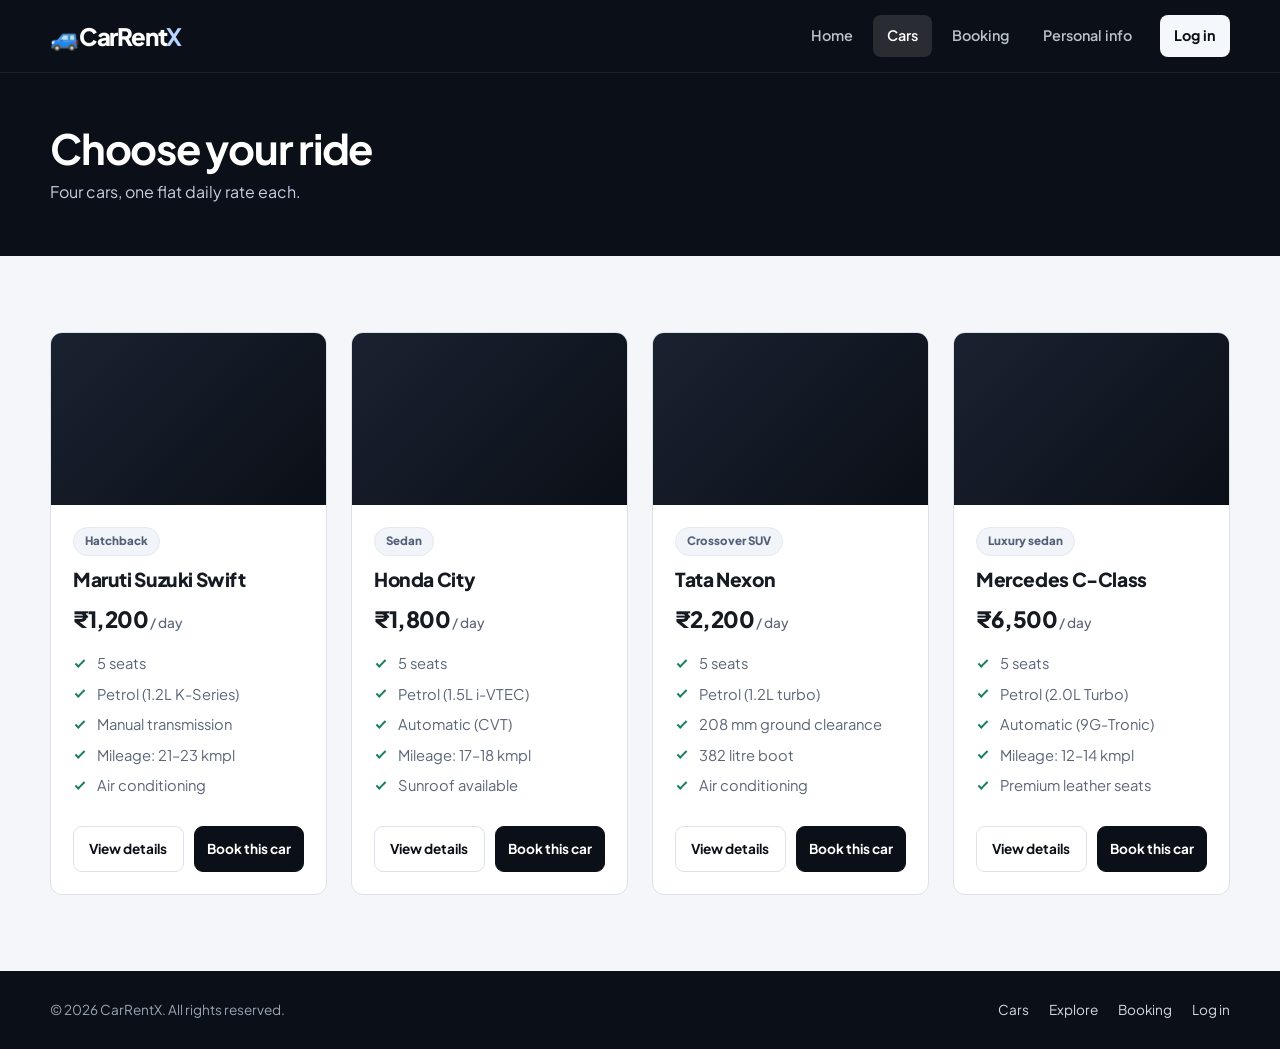
==== carselection.html @ 361a2f1b "initial commit" ====
<!DOCTYPE html>
<html lang="en">
<head>
  <meta charset="UTF-8">
  <meta name="viewport" content="width=device-width, initial-scale=1.0">
  <title>Select a car | CarRentX</title>
  <link rel="preconnect" href="https://fonts.googleapis.com">
  <link rel="preconnect" href="https://fonts.gstatic.com" crossorigin>
  <link href="https://fonts.googleapis.com/css2?family=Plus+Jakarta+Sans:wght@400;500;600;700;800&display=swap" rel="stylesheet">
  <link rel="stylesheet" href="styles.css">
  <script src="script.js" defer></script>
</head>
<body data-page="cars">

<header class="site-header">
  <div class="wrap">
    <a class="brand" href="index.html">🚙CarRent<b>X</b></a>
    <button class="nav-toggle" type="button" aria-label="Toggle menu" aria-expanded="false" aria-controls="site-nav"><span></span></button>
    <nav class="nav" id="site-nav" aria-label="Main">
      <a href="index.html">Home</a>
      <a href="carselection.html" aria-current="page">Cars</a>
      <a href="booking.html">Booking</a>
      <a href="renter-details.html">Personal info</a>
      <a class="cta" href="login.html">Log in</a>
    </nav>
  </div>
</header>

<div class="page-title"><div class="wrap"><h1>Choose your ride</h1><p>Four cars, one flat daily rate each.</p></div></div>

<main class="section">
  <div class="wrap">
    <div class="grid">
      <article class="card">
        <img src="photos/cars/swift.jpg" data-fallback="photos/Maruti-Swift-2018-Review-Specs-In-India-M8.jpg" alt="Maruti Suzuki Swift" loading="lazy">
        <div class="card-body">
          <span class="tag">Hatchback</span>
          <h3>Maruti Suzuki Swift</h3>
          <div class="price">₹1,200<small> / day</small></div>
          <ul class="specs"><li>5 seats</li><li>Petrol (1.2L K-Series)</li><li>Manual transmission</li><li>Mileage: 21–23 kmpl</li><li>Air conditioning</li></ul>
          <div class="card-actions">
            <a class="btn btn-line" href="vehicles.html">View details</a>
            <a class="btn btn-dark" href="booking.html?car=Maruti%20Suzuki%20Swift">Book this car</a>
          </div>
        </div>
      </article>
      <article class="card">
        <img src="photos/cars/honda-city.jpg" data-fallback="photos/Honda-City-Safety-Advt-web9.jpg" alt="Honda City" loading="lazy">
        <div class="card-body">
          <span class="tag">Sedan</span>
          <h3>Honda City</h3>
          <div class="price">₹1,800<small> / day</small></div>
          <ul class="specs"><li>5 seats</li><li>Petrol (1.5L i-VTEC)</li><li>Automatic (CVT)</li><li>Mileage: 17–18 kmpl</li><li>Sunroof available</li></ul>
          <div class="card-actions">
            <a class="btn btn-line" href="vehicle2.html">View details</a>
            <a class="btn btn-dark" href="booking.html?car=Honda%20City">Book this car</a>
          </div>
        </div>
      </article>
      <article class="card">
        <img src="photos/cars/tata-nexon.jpg" data-fallback="photos/tata-nexon.jpg|photos/pexels-mohit-hambiria-92377455-19992232.jpg" alt="Tata Nexon" loading="lazy">
        <div class="card-body">
          <span class="tag">Crossover SUV</span>
          <h3>Tata Nexon</h3>
          <div class="price">₹2,200<small> / day</small></div>
          <ul class="specs"><li>5 seats</li><li>Petrol (1.2L turbo)</li><li>208 mm ground clearance</li><li>382 litre boot</li><li>Air conditioning</li></ul>
          <div class="card-actions">
            <a class="btn btn-line" href="vehicle3.html">View details</a>
            <a class="btn btn-dark" href="booking.html?car=Tata%20Nexon">Book this car</a>
          </div>
        </div>
      </article>
      <article class="card">
        <img src="photos/cars/mercedes-c-class.jpg" alt="Mercedes C-Class" loading="lazy">
        <div class="card-body">
          <span class="tag">Luxury sedan</span>
          <h3>Mercedes C-Class</h3>
          <div class="price">₹6,500<small> / day</small></div>
          <ul class="specs"><li>5 seats</li><li>Petrol (2.0L Turbo)</li><li>Automatic (9G-Tronic)</li><li>Mileage: 12–14 kmpl</li><li>Premium leather seats</li></ul>
          <div class="card-actions">
            <a class="btn btn-line" href="vehicle4.html">View details</a>
            <a class="btn btn-dark" href="booking.html?car=Mercedes%20C-Class">Book this car</a>
          </div>
        </div>
      </article>
    </div>
  </div>
</main>

<footer class="site-footer">
  <div class="wrap">
    <span>&copy; 2026 CarRentX. All rights reserved.</span>
    <nav aria-label="Footer">
      <a href="carselection.html">Cars</a>
      <a href="start-exploring.html">Explore</a>
      <a href="booking.html">Booking</a>
      <a href="login.html">Log in</a>
    </nav>
  </div>
</footer>
</body>
</html>
---- styles.css ----
/* ==========================================================
   CarRentX — single stylesheet for every page
   ========================================================== */

:root {
  --ink: #0b0f17;
  --ink-2: #1a2231;
  --accent: #2f6fd8;
  --accent-dark: #2459b3;
  --accent-soft: #b7d4ff;
  --bg: #f4f6f9;
  --surface: #ffffff;
  --text: #161a21;
  --muted: #5b6577;
  --line: #dde2ea;
  --ok: #1a7f5a;
  --err: #b3261e;
  --radius: 12px;
  --header-h: 72px;
  --max: 1180px;
  --font: "Plus Jakarta Sans", system-ui, -apple-system, "Segoe UI", Roboto, sans-serif;
}

*,
*::before,
*::after { box-sizing: border-box; }

* { margin: 0; padding: 0; }

html { scroll-behavior: smooth; }

body {
  font-family: var(--font);
  background: var(--bg);
  color: var(--text);
  line-height: 1.6;
  -webkit-font-smoothing: antialiased;
}

img { display: block; max-width: 100%; }
a { color: inherit; }
ul { list-style: none; }

:focus-visible {
  outline: 3px solid var(--accent);
  outline-offset: 2px;
}

.wrap {
  width: min(var(--max), calc(100% - 48px));
  margin-inline: auto;
}

/* ---------- Header and navigation ---------- */

.site-header {
  position: sticky;
  top: 0;
  z-index: 50;
  background: var(--ink);
  color: #fff;
  border-bottom: 1px solid rgba(255, 255, 255, .07);
}

.site-header .wrap {
  min-height: var(--header-h);
  display: flex;
  align-items: center;
  justify-content: space-between;
  gap: 24px;
}

.brand {
  color: #fff;
  font-size: 1.5rem;
  font-weight: 800;
  letter-spacing: -.05em;
  text-decoration: none;
  white-space: nowrap;
}

.brand b { color: var(--accent-soft); }

.nav {
  display: flex;
  align-items: center;
  gap: 6px;
}

.nav a {
  padding: 9px 14px;
  border-radius: 8px;
  color: #b9c0cb;
  font-size: .9rem;
  font-weight: 600;
  text-decoration: none;
  transition: color .2s ease, background .2s ease;
}

.nav a:hover { color: #fff; background: rgba(255, 255, 255, .08); }
.nav a[aria-current="page"] { color: #fff; background: rgba(255, 255, 255, .12); }

.nav .cta {
  margin-left: 8px;
  background: #f4f7fb;
  color: var(--ink);
  font-weight: 700;
}

.nav .cta:hover { background: #dce9fa; color: var(--ink); }

.nav-toggle {
  display: none;
  width: 44px;
  height: 44px;
  align-items: center;
  justify-content: center;
  border: 1px solid rgba(255, 255, 255, .2);
  border-radius: 10px;
  background: transparent;
  cursor: pointer;
}

.nav-toggle span,
.nav-toggle span::before,
.nav-toggle span::after {
  display: block;
  width: 20px;
  height: 2px;
  border-radius: 2px;
  background: #fff;
  transition: transform .2s ease, background .2s ease, top .2s ease;
}

.nav-toggle span { position: relative; }

.nav-toggle span::before,
.nav-toggle span::after {
  content: "";
  position: absolute;
  left: 0;
}

.nav-toggle span::before { top: -6px; }
.nav-toggle span::after { top: 6px; }

.nav-toggle[aria-expanded="true"] span { background: transparent; }
.nav-toggle[aria-expanded="true"] span::before { top: 0; transform: rotate(45deg); }
.nav-toggle[aria-expanded="true"] span::after { top: 0; transform: rotate(-45deg); }

/* ---------- Buttons ---------- */

.btn {
  display: inline-flex;
  align-items: center;
  justify-content: center;
  padding: 13px 26px;
  border: 1.5px solid var(--accent);
  border-radius: 9px;
  background: var(--accent);
  color: #fff;
  font: inherit;
  font-size: .95rem;
  font-weight: 700;
  text-align: center;
  text-decoration: none;
  cursor: pointer;
  transition: background .2s ease, border-color .2s ease, transform .15s ease;
}

.btn:hover { background: var(--accent-dark); border-color: var(--accent-dark); }
.btn:active { transform: translateY(1px); }

.btn-block { width: 100%; }

.btn-dark { background: var(--ink); border-color: var(--ink); color: #fff; }
.btn-dark:hover { background: var(--ink-2); border-color: var(--ink-2); }

.btn-line { background: #fff; border-color: var(--line); color: var(--ink); }
.btn-line:hover { background: var(--bg); border-color: #c4ccd8; }

.btn-ghost {
  border-color: rgba(255, 255, 255, .3);
  background: rgba(255, 255, 255, .06);
  color: #fff;
}

.btn-ghost:hover { background: rgba(255, 255, 255, .15); border-color: rgba(255, 255, 255, .4); }

/* ---------- 3D hero (home page) ---------- */

.hero-3d {
  position: relative;
  isolation: isolate;
  display: flex;
  align-items: center;
  min-height: 640px;
  height: min(790px, calc(100svh - var(--header-h)));
  overflow: hidden;
  background: #030405;
  color: #fff;
}

#car-scene {
  position: absolute;
  z-index: -2;
  inset: 0;
  overflow: hidden;
  background: radial-gradient(ellipse at 75% 60%, #171d28 0%, #07090d 36%, #030405 75%);
}

#car-scene canvas { display: block; width: 100%; height: 100%; }
#car-scene.scene-unavailable canvas { display: none; }

.scene-fallback {
  position: absolute;
  inset: 0;
  background:
    radial-gradient(ellipse at 75% 72%, rgba(191, 218, 255, .15), transparent 35%),
    linear-gradient(180deg, #030405, #080b11);
}

.hero-vignette {
  position: absolute;
  z-index: -1;
  inset: 0;
  pointer-events: none;
  background:
    linear-gradient(90deg, rgba(3, 4, 6, .98) 0%, rgba(3, 4, 6, .88) 29%, rgba(3, 4, 6, .48) 48%, rgba(3, 4, 6, .06) 82%),
    linear-gradient(0deg, #030405 0%, transparent 24%, transparent 76%, rgba(3, 4, 6, .35) 100%);
}

.hero-content {
  position: relative;
  z-index: 2;
  padding-top: 30px;
  padding-bottom: 65px;
  pointer-events: none;
}

.hero-content a { pointer-events: auto; }

.hero-eyebrow {
  display: inline-flex;
  align-items: center;
  gap: 10px;
  margin-bottom: 22px;
  color: #d3d9e3;
  font-size: .68rem;
  font-weight: 800;
  letter-spacing: .2em;
}

.status-dot {
  width: 7px;
  height: 7px;
  flex-shrink: 0;
  border-radius: 50%;
  background: #f2f7ff;
  box-shadow: 0 0 9px #d9eaff, 0 0 19px #9dc8ff;
}

.hero-3d h1 {
  max-width: 640px;
  margin-bottom: 22px;
  color: #fff;
  font-size: clamp(2.6rem, 5.7vw, 4.7rem);
  font-weight: 800;
  line-height: 1.07;
  letter-spacing: -.045em;
}

.hero-content > p {
  max-width: 450px;
  margin-bottom: 30px;
  color: #b9c0cc;
  font-size: 1rem;
  line-height: 1.85;
}

.actions { display: flex; flex-wrap: wrap; gap: 13px; }

.hero-3d .btn {
  min-height: 49px;
  padding: 0 24px;
  border-color: #edf3fc;
  background: #edf3fc;
  color: #090c11;
  font-weight: 800;
}

.hero-3d .btn:hover { transform: translateY(-3px); background: #d4e5ff; border-color: #d4e5ff; }

.hero-3d .btn-ghost {
  border-color: rgba(255, 255, 255, .27);
  background: rgba(255, 255, 255, .055);
  color: #fff;
  backdrop-filter: blur(12px);
}

.hero-3d .btn-ghost:hover { background: rgba(255, 255, 255, .14); border-color: rgba(255, 255, 255, .27); }

.hero-bottom-label {
  position: absolute;
  z-index: 2;
  right: 5%;
  bottom: 24px;
  left: 5%;
  display: flex;
  justify-content: space-between;
  gap: 16px;
  color: #8d96a5;
  font-size: .6rem;
  font-weight: 700;
  letter-spacing: .15em;
  pointer-events: none;
}

/* ---------- Highlights strip ---------- */

.strip { background: #fff; border-bottom: 1px solid var(--line); }

.strip .wrap {
  display: grid;
  grid-template-columns: repeat(3, 1fr);
  gap: 30px;
  padding-block: 26px;
}

.strip strong { display: block; font-size: .95rem; font-weight: 800; }
.strip span { color: var(--muted); font-size: .88rem; }

/* ---------- Sections ---------- */

.section { padding: 76px 0; }
.section.alt { background: #fff; border-block: 1px solid var(--line); }
.section.tight { padding: 48px 0 0; }
.section.last { padding: 48px 0 76px; }
.section.tight.last { padding: 48px 0 76px; }

.section-head { margin-bottom: 30px; }

.section-head h2 {
  font-size: clamp(1.6rem, 3vw, 2.15rem);
  font-weight: 800;
  line-height: 1.2;
  letter-spacing: -.03em;
}

.section-head p { max-width: 58ch; margin-top: 8px; color: var(--muted); }

.page-title { background: var(--ink); color: #fff; padding: 52px 0; }

.page-title h1 {
  font-size: clamp(1.8rem, 4vw, 2.6rem);
  letter-spacing: -.03em;
  line-height: 1.15;
}

.page-title p { margin-top: 6px; max-width: 60ch; color: #c4cce0; }

.eyebrow {
  display: inline-block;
  margin-bottom: 10px;
  color: var(--accent-soft);
  font-size: .75rem;
  font-weight: 800;
  letter-spacing: .16em;
  text-transform: uppercase;
}

/* ---------- Cards ---------- */

.grid {
  display: grid;
  gap: 24px;
  grid-template-columns: repeat(auto-fit, minmax(260px, 1fr));
}

.card {
  display: flex;
  flex-direction: column;
  overflow: hidden;
  border: 1px solid var(--line);
  border-radius: var(--radius);
  background: var(--surface);
  color: var(--text);
  text-decoration: none;
  transition: transform .25s ease, box-shadow .25s ease, border-color .25s ease;
}

.card:hover {
  transform: translateY(-4px);
  border-color: #c3d2ea;
  box-shadow: 0 16px 35px rgba(19, 36, 61, .1);
}

.card img,
.detail-img img {
  width: 100%;
  aspect-ratio: 16 / 10;
  object-fit: cover;
  background: linear-gradient(135deg, var(--ink-2), var(--ink));
}

/* Set by script.js when every photo source failed: keep the dark placeholder, hide the broken-image icon. */
.img-missing {
  color: transparent;
  font-size: 0;
  /* a transparent 1×1 pixel replaces the broken-image marker, so only the dark placeholder shows */
  content: url("[data-uri]");
}

.card-body {
  display: flex;
  flex: 1;
  flex-direction: column;
  gap: 8px;
  padding: 22px;
}

.card h3 { font-size: 1.2rem; font-weight: 800; letter-spacing: -.02em; }
.card p { color: var(--muted); font-size: .93rem; line-height: 1.7; }

.tag {
  align-self: flex-start;
  display: inline-block;
  padding: 4px 11px;
  border: 1px solid #e3e9f2;
  border-radius: 99px;
  background: #f1f5fa;
  color: #536176;
  font-size: .72rem;
  font-weight: 800;
}

.price { font-size: 1.4rem; font-weight: 800; letter-spacing: -.02em; }
.price small { color: var(--muted); font-size: .85rem; font-weight: 500; letter-spacing: 0; }

.meta { color: var(--accent-dark); font-size: .86rem; font-weight: 700; }

.specs { display: grid; gap: 7px; margin: 6px 0 14px; color: var(--muted); font-size: .92rem; }

.specs li { position: relative; padding-left: 24px; }

.specs li::before {
  content: "";
  position: absolute;
  left: 2px;
  top: .5em;
  width: 10px;
  height: 5px;
  border-bottom: 2px solid var(--ok);
  border-left: 2px solid var(--ok);
  transform: rotate(-45deg);
}

.card-actions { display: grid; grid-template-columns: 1fr 1fr; gap: 10px; margin-top: auto; padding-top: 6px; }
.card-actions .btn { padding: 11px 8px; font-size: .85rem; white-space: nowrap; }

/* ---------- Destinations ---------- */

.dest {
  display: grid;
  gap: 24px;
  grid-template-columns: repeat(auto-fit, minmax(280px, 1fr));
}

.dest figure {
  position: relative;
  min-height: 330px;
  margin: 0;
  overflow: hidden;
  border-radius: var(--radius);
  background: linear-gradient(135deg, var(--ink-2), var(--ink));
  color: #fff;
  isolation: isolate;
}

.dest figure::after {
  content: "";
  position: absolute;
  z-index: 0;
  inset: 35% 0 0;
  background: linear-gradient(transparent, rgba(0, 0, 0, .88));
  pointer-events: none;
}

.dest img {
  position: absolute;
  z-index: -1;
  inset: 0;
  width: 100%;
  height: 100%;
  object-fit: cover;
  transition: transform .5s ease;
}

.dest figure:hover img { transform: scale(1.06); }

.dest figcaption { position: absolute; z-index: 1; right: 22px; bottom: 20px; left: 22px; }
.dest h3 { margin-bottom: 4px; font-size: 1.35rem; font-weight: 800; }
.dest p { color: #e1e4ea; font-size: .9rem; }

.chips { display: flex; flex-wrap: wrap; gap: 10px; margin-top: 26px; }
.chips small { width: 100%; color: var(--muted); font-size: .9rem; font-weight: 500; }

.chips span {
  padding: 8px 16px;
  border: 1px solid var(--line);
  border-radius: 99px;
  background: var(--bg);
  font-size: .9rem;
  font-weight: 600;
}

/* ---------- Explore page extras ---------- */

.map-wrap { overflow: hidden; border: 1px solid var(--line); border-radius: 16px; background: var(--surface); }
.map-wrap iframe { display: block; width: 100%; height: 420px; border: 0; }

.deals { display: grid; gap: 20px; grid-template-columns: repeat(auto-fit, minmax(280px, 1fr)); }

.deal {
  position: relative;
  overflow: hidden;
  padding: 30px;
  border-radius: 16px;
  background: var(--ink);
  color: #fff;
}

.deal::after {
  content: "";
  position: absolute;
  top: -40px;
  right: -40px;
  width: 140px;
  height: 140px;
  border-radius: 50%;
  background: rgba(79, 140, 255, .22);
}

.deal b { position: relative; display: block; font-size: 1.45rem; line-height: 1.25; letter-spacing: -.02em; }
.deal span { position: relative; display: block; margin-top: 8px; color: #c4cce0; }

.fineprint { margin-top: 18px; color: var(--muted); font-size: .85rem; }

.cta-band { padding: 64px 0; background: var(--ink); color: #fff; text-align: center; }
.cta-band h2 { font-size: clamp(1.6rem, 3vw, 2.2rem); letter-spacing: -.03em; }
.cta-band p { max-width: 46ch; margin: 10px auto 26px; color: #c4cce0; }

/* ---------- Forms (shared) ---------- */

.field { margin-bottom: 18px; }

label { display: block; margin-bottom: 6px; font-size: .9rem; font-weight: 700; }

input,
select,
textarea {
  width: 100%;
  padding: 12px 14px;
  border: 1.5px solid var(--line);
  border-radius: 10px;
  background: #fff;
  color: var(--text);
  font: inherit;
  transition: border-color .15s ease, box-shadow .15s ease;
}

textarea { resize: vertical; min-height: 96px; }

input:focus,
select:focus,
textarea:focus {
  outline: 0;
  border-color: var(--accent);
  box-shadow: 0 0 0 3px rgba(47, 111, 216, .2);
}

input[type="file"] { padding: 10px; background: var(--bg); }
input[type="checkbox"] { width: auto; }

.hint { margin-top: 5px; color: var(--muted); font-size: .85rem; }

.row { display: grid; grid-template-columns: 1fr 1fr; gap: 16px; }
.row3 { display: grid; grid-template-columns: repeat(3, 1fr); gap: 16px; }

.msg { display: none; margin-bottom: 18px; padding: 12px 14px; border-radius: 10px; font-size: .92rem; line-height: 1.5; }
.msg.show { display: block; }
.msg.ok { background: #e6f4ee; color: var(--ok); }
.msg.err { background: #fcebea; color: var(--err); }
.msg.info { background: #e8f0fc; color: var(--accent-dark); }
.msg a { font-weight: 700; }

/* ---------- Login and sign-up ---------- */

.auth {
  display: grid;
  grid-template-columns: 1.1fr 1fr;
  min-height: calc(100svh - var(--header-h));
}

.auth-art {
  position: relative;
  isolation: isolate;
  display: flex;
  align-items: flex-end;
  overflow: hidden;
  background: var(--ink) center / cover no-repeat;
  color: #fff;
}

.auth-art::before {
  content: "";
  position: absolute;
  z-index: -1;
  inset: 0;
  background: linear-gradient(180deg, rgba(11, 15, 23, .3), rgba(11, 15, 23, .92));
}

.auth-art video { position: absolute; z-index: -2; inset: 0; width: 100%; height: 100%; object-fit: cover; }

.auth-copy { max-width: 520px; padding: 48px; }
.auth-copy h2 { font-size: 2rem; line-height: 1.2; letter-spacing: -.03em; }
.auth-copy p { margin-top: 10px; color: #d6dcea; }

.auth-form { display: flex; align-items: center; justify-content: center; padding: 48px 24px; }

.panel {
  width: min(440px, 100%);
  padding: 36px;
  border: 1px solid var(--line);
  border-radius: 16px;
  background: var(--surface);
  box-shadow: 0 12px 40px rgba(11, 15, 23, .08);
}

.panel h1 { font-size: 1.7rem; letter-spacing: -.03em; }
.panel .sub { margin: 6px 0 24px; color: var(--muted); }

.row-between {
  display: flex;
  align-items: center;
  justify-content: space-between;
  gap: 12px;
  margin: -4px 0 22px;
  font-size: .9rem;
}

.row-between label { display: flex; align-items: center; gap: 8px; margin: 0; font-weight: 500; }
.row-between a { color: var(--accent-dark); font-weight: 700; }

.switch { margin-top: 22px; color: var(--muted); font-size: .95rem; text-align: center; }
.switch a { color: var(--ink); font-weight: 700; }

/* ---------- Profile page ---------- */

.profile {
  display: grid;
  grid-template-columns: 300px 1fr;
  gap: 28px;
  align-items: start;
  padding: 44px 0 80px;
}

.side { position: sticky; top: calc(var(--header-h) + 20px); display: grid; gap: 20px; }

.side .box { padding: 24px; border: 1px solid var(--line); border-radius: 16px; background: var(--surface); }

.who { text-align: center; }

.avatar {
  display: grid;
  place-items: center;
  width: 84px;
  height: 84px;
  margin: 0 auto 12px;
  border-radius: 50%;
  background: var(--ink);
  color: var(--accent-soft);
  font-size: 1.9rem;
  font-weight: 800;
}

.who h2 { font-size: 1.2rem; overflow-wrap: anywhere; }
.who p { color: var(--muted); font-size: .9rem; overflow-wrap: anywhere; }

.box h3 { display: flex; justify-content: space-between; font-size: 1rem; }

.progress { height: 8px; margin: 12px 0 16px; overflow: hidden; border-radius: 99px; background: var(--line); }
.progress i { display: block; width: 0; height: 100%; background: var(--ok); transition: width .3s ease; }

.checks { display: grid; gap: 10px; color: var(--muted); font-size: .92rem; }
.checks li { display: flex; align-items: center; gap: 10px; }

.checks li::before {
  content: "";
  flex: none;
  width: 16px;
  height: 16px;
  border: 2px solid var(--line);
  border-radius: 50%;
}

.checks li.done { color: var(--text); }
.checks li.done::before { border-color: var(--ok); background: var(--ok); box-shadow: inset 0 0 0 3px #fff; }

.section-card { margin-bottom: 22px; padding: 28px; border: 1px solid var(--line); border-radius: 16px; background: var(--surface); }
.section-card > h2 { font-size: 1.2rem; letter-spacing: -.01em; }
.section-card > p { margin: 4px 0 22px; color: var(--muted); font-size: .93rem; }

.save-bar { display: flex; align-items: center; justify-content: flex-end; gap: 12px; }
.save-bar .btn { min-width: 180px; }

.secure { margin-top: 14px; color: var(--muted); font-size: .85rem; }

/* ---------- Vehicle detail pages ---------- */

.crumbs { padding-top: 28px; color: var(--muted); font-size: .9rem; }
.crumbs a { color: var(--ink); font-weight: 700; text-decoration: none; }
.crumbs a:hover { color: var(--accent-dark); }

.detail {
  display: grid;
  grid-template-columns: 1.2fr 1fr;
  gap: 36px;
  align-items: start;
  padding: 24px 0;
}

.detail-img { overflow: hidden; border: 1px solid var(--line); border-radius: 16px; background: var(--ink); }

.detail-info h1 { font-size: clamp(1.8rem, 3.5vw, 2.5rem); line-height: 1.15; letter-spacing: -.03em; }
.detail-info .tag { margin-bottom: 10px; }
.detail-info .lead { margin: 10px 0 18px; color: var(--muted); }

.facts { display: grid; grid-template-columns: repeat(2, 1fr); gap: 12px; margin: 20px 0 24px; }
.facts div { padding: 12px 16px; border: 1px solid var(--line); border-radius: 12px; background: var(--surface); }
.facts span { display: block; color: var(--muted); font-size: .82rem; }
.facts strong { font-size: .98rem; }

.detail-actions { display: flex; flex-wrap: wrap; gap: 12px; }

/* ---------- Booking page ---------- */

.booking-layout { display: grid; grid-template-columns: 1.5fr 1fr; gap: 28px; align-items: start; }

.booking-panel,
.summary-panel {
  padding: 28px;
  border: 1px solid var(--line);
  border-radius: 18px;
  background: var(--surface);
  box-shadow: 0 10px 35px rgba(0, 0, 0, .04);
}

.summary-panel { position: sticky; top: calc(var(--header-h) + 20px); }

.booking-panel h2,
.summary-panel h2 { margin-bottom: 22px; font-size: 1.3rem; letter-spacing: -.02em; }

.form-grid { display: grid; grid-template-columns: 1fr 1fr; column-gap: 18px; }
.form-grid .full { grid-column: 1 / -1; }

.summary-car { margin-bottom: 20px; padding: 18px; border-radius: 12px; background: var(--bg); }
.summary-car .tag { margin-bottom: 8px; }
.summary-car h3 { margin: 4px 0; }
.summary-price { margin: 10px 0 0; font-size: 1.75rem; font-weight: 800; }
.summary-price small { color: var(--muted); font-size: .9rem; font-weight: 500; }

.price-row { display: flex; justify-content: space-between; gap: 12px; padding: 12px 0; border-bottom: 1px solid var(--line); font-size: .92rem; }
.price-row.total { padding-top: 18px; border-bottom: 0; font-size: 1.1rem; font-weight: 800; }

.booking-note { margin-top: 16px; color: var(--muted); font-size: .83rem; line-height: 1.6; }

/* ---------- Footer ---------- */

.site-footer { background: var(--ink); color: #9ba5b4; }

.site-footer .wrap {
  display: flex;
  flex-wrap: wrap;
  align-items: center;
  justify-content: space-between;
  gap: 16px;
  min-height: 78px;
  padding-block: 20px;
  font-size: .85rem;
}

.site-footer nav { display: flex; flex-wrap: wrap; gap: 20px; }
.site-footer a { color: #d3d9e3; text-decoration: none; }
.site-footer a:hover { color: #fff; }

/* ---------- Responsive ---------- */

@media (max-width: 900px) {
  .profile { grid-template-columns: 1fr; }
  .side { position: static; }
  .row3 { grid-template-columns: 1fr; }
  .booking-layout { grid-template-columns: 1fr; }
  .summary-panel { position: static; }
}

@media (max-width: 860px) {
  .nav-toggle { display: inline-flex; }

  .nav {
    position: absolute;
    top: 100%;
    right: 0;
    left: 0;
    display: none;
    flex-direction: column;
    align-items: stretch;
    gap: 4px;
    padding: 12px 24px 20px;
    border-bottom: 1px solid rgba(255, 255, 255, .08);
    background: var(--ink);
  }

  .nav.open { display: flex; }
  .nav a { padding: 13px 14px; font-size: 1rem; }
  .nav .cta { margin: 6px 0 0; text-align: center; }

  .auth { grid-template-columns: 1fr; }
  .auth-art { display: none; }

  .strip .wrap { grid-template-columns: 1fr; gap: 16px; }
  .row { grid-template-columns: 1fr; }
  .detail { grid-template-columns: 1fr; }
}

@media (max-width: 650px) {
  .wrap { width: calc(100% - 32px); }
  .nav { padding-inline: 16px; }

  .site-header .wrap { gap: 12px; }
  .brand { font-size: 1.35rem; }

  .hero-3d { min-height: 660px; height: calc(100svh - var(--header-h)); max-height: 850px; align-items: flex-start; }
  .hero-content { padding-top: 56px; }
  .hero-3d h1 { max-width: 470px; font-size: clamp(2.4rem, 10vw, 3.5rem); letter-spacing: -.035em; }
  .hero-content > p { max-width: 340px; font-size: .92rem; }

  .hero-vignette {
    background: linear-gradient(180deg, rgba(3, 4, 6, .98) 0%, rgba(3, 4, 6, .89) 35%, rgba(3, 4, 6, .45) 62%, rgba(3, 4, 6, .3) 78%, #030405 100%);
  }

  .hero-3d .btn { min-height: 45px; padding-inline: 18px; font-size: .85rem; }
  .hero-bottom-label { right: 16px; bottom: 17px; left: 16px; font-size: .5rem; letter-spacing: .08em; }

  .section { padding-block: 52px; }
  .section.last,
  .section.tight.last { padding-bottom: 52px; }

  .grid,
  .dest { gap: 16px; }

  .dest figure { min-height: 280px; }
  .page-title { padding: 40px 0; }

  .booking-panel,
  .summary-panel,
  .section-card { padding: 20px; }

  .form-grid { grid-template-columns: 1fr; }
  .panel { padding: 26px 20px; }
  .facts { grid-template-columns: 1fr 1fr; }
  .save-bar { flex-direction: column-reverse; align-items: stretch; }
  .save-bar .btn { min-width: 0; }
  .site-footer .wrap { flex-direction: column; align-items: flex-start; gap: 12px; }
}

@media (prefers-reduced-motion: reduce) {
  html { scroll-behavior: auto; }

  *,
  *::before,
  *::after {
    animation-duration: .01ms !important;
    animation-iteration-count: 1 !important;
    transition-duration: .01ms !important;
    scroll-behavior: auto !important;
  }
}
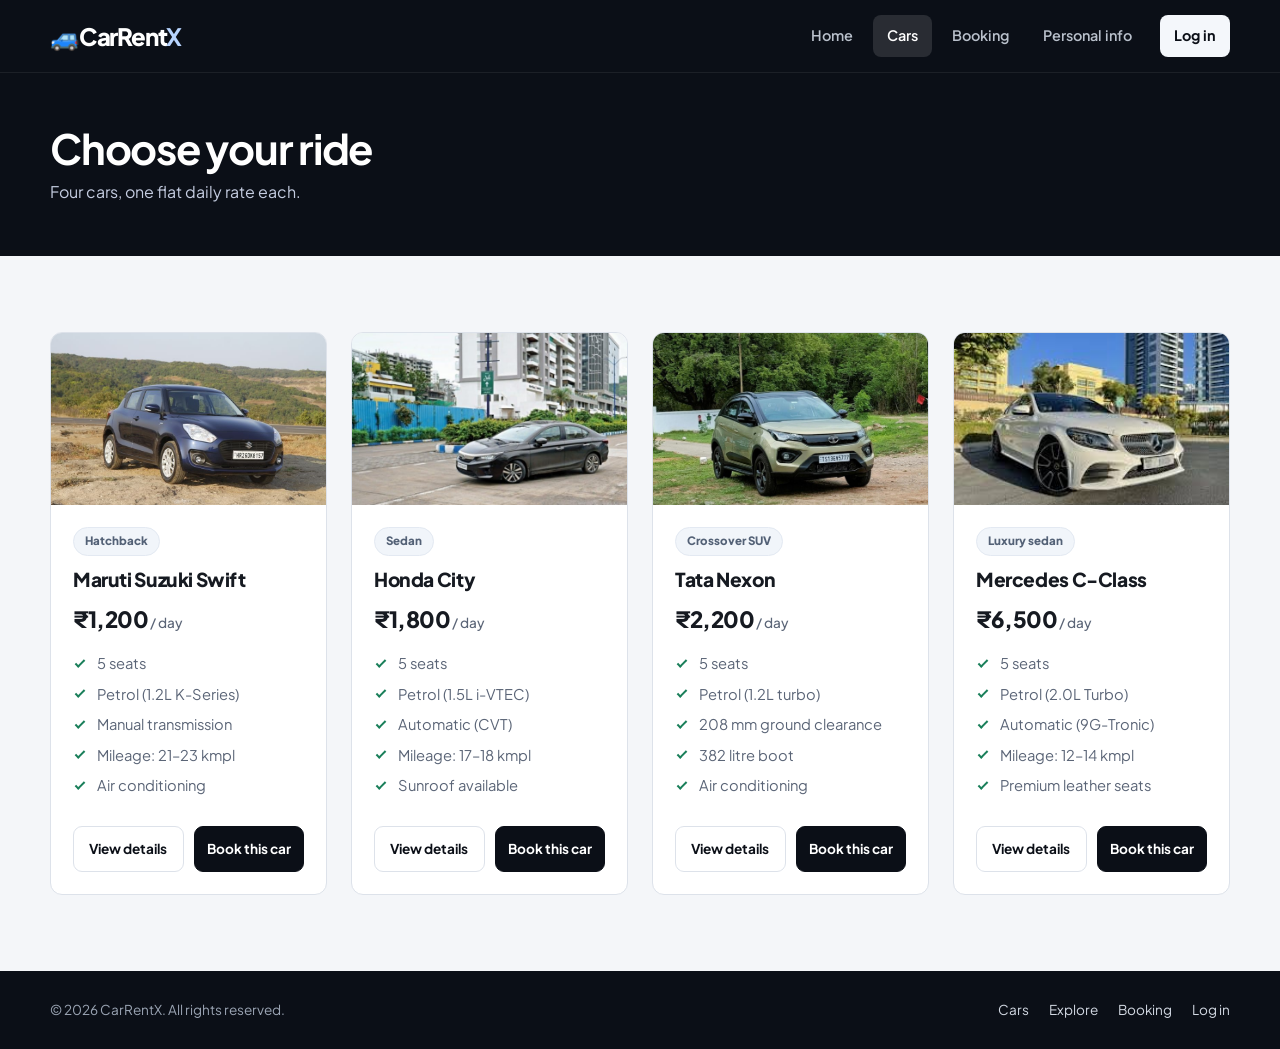
==== commit 90a950f8: "Update image sources for car selection" ====
--- a/carselection.html
+++ b/carselection.html
@@ -32,7 +32,7 @@
   <div class="wrap">
     <div class="grid">
       <article class="card">
-        <img src="photos/cars/swift.jpg" data-fallback="photos/Maruti-Swift-2018-Review-Specs-In-India-M8.jpg" alt="Maruti Suzuki Swift" loading="lazy">
+        <img src="swift.jpg" data-fallback="photos/Maruti-Swift-2018-Review-Specs-In-India-M8.jpg" alt="Maruti Suzuki Swift" loading="lazy">
         <div class="card-body">
           <span class="tag">Hatchback</span>
           <h3>Maruti Suzuki Swift</h3>
@@ -45,7 +45,7 @@
         </div>
       </article>
       <article class="card">
-        <img src="photos/cars/honda-city.jpg" data-fallback="photos/Honda-City-Safety-Advt-web9.jpg" alt="Honda City" loading="lazy">
+        <img src="honda-city.jpg" data-fallback="photos/Honda-City-Safety-Advt-web9.jpg" alt="Honda City" loading="lazy">
         <div class="card-body">
           <span class="tag">Sedan</span>
           <h3>Honda City</h3>
@@ -58,7 +58,7 @@
         </div>
       </article>
       <article class="card">
-        <img src="photos/cars/tata-nexon.jpg" data-fallback="photos/tata-nexon.jpg|photos/pexels-mohit-hambiria-92377455-19992232.jpg" alt="Tata Nexon" loading="lazy">
+        <img src="tata-nexon.jpg" data-fallback="photos/tata-nexon.jpg|photos/pexels-mohit-hambiria-92377455-19992232.jpg" alt="Tata Nexon" loading="lazy">
         <div class="card-body">
           <span class="tag">Crossover SUV</span>
           <h3>Tata Nexon</h3>
@@ -71,7 +71,7 @@
         </div>
       </article>
       <article class="card">
-        <img src="photos/cars/mercedes-c-class.jpg" alt="Mercedes C-Class" loading="lazy">
+        <img src="mercedes-c-class.jpg" alt="Mercedes C-Class" loading="lazy">
         <div class="card-body">
           <span class="tag">Luxury sedan</span>
           <h3>Mercedes C-Class</h3>
